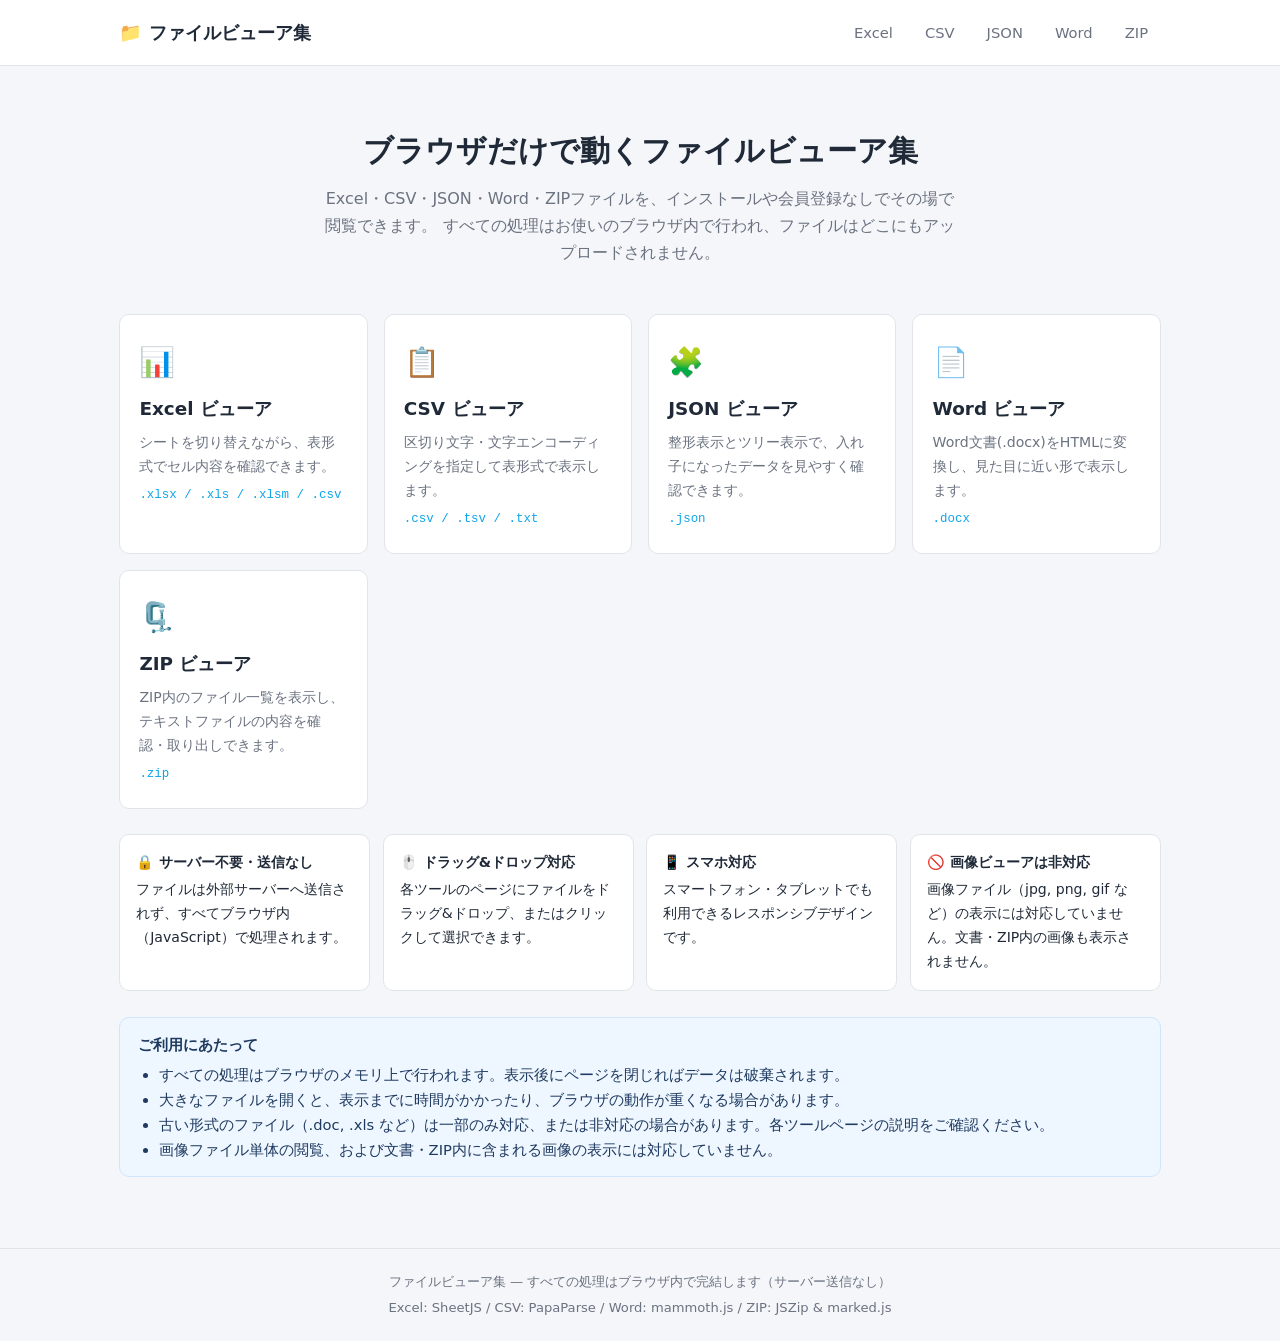
==== index.html @ 3174330c "first commit" ====
<!DOCTYPE html>
<html lang="ja">
<head>
<meta charset="UTF-8">
<meta name="viewport" content="width=device-width, initial-scale=1">
<title>ファイルビューア集 - ブラウザで動くファイル閲覧ツール</title>
<meta name="description" content="Excel・CSV・JSON・Word・ZIPファイルをブラウザだけで閲覧できる無料ツール集。ファイルはサーバーに送信されず、すべてローカルで処理されます。">
<link rel="stylesheet" href="/assets/css/style.css">
</head>
<body>

<header class="site-header">
  <div class="header-inner">
    <a href="/" class="logo">📁 ファイルビューア集</a>
    <nav class="tool-nav">
      <a href="/excel/">Excel</a>
      <a href="/csv/">CSV</a>
      <a href="/json/">JSON</a>
      <a href="/word/">Word</a>
      <a href="/zip/">ZIP</a>
    </nav>
  </div>
</header>

<main>

  <section class="hero">
    <h1>ブラウザだけで動くファイルビューア集</h1>
    <p>
      Excel・CSV・JSON・Word・ZIPファイルを、インストールや会員登録なしでその場で閲覧できます。
      すべての処理はお使いのブラウザ内で行われ、ファイルはどこにもアップロードされません。
    </p>
  </section>

  <div class="tool-grid">

    <a class="tool-card" href="/excel/">
      <div class="tool-icon">📊</div>
      <h2>Excel ビューア</h2>
      <p>シートを切り替えながら、表形式でセル内容を確認できます。</p>
      <div class="tool-ext">.xlsx / .xls / .xlsm / .csv</div>
    </a>

    <a class="tool-card" href="/csv/">
      <div class="tool-icon">📋</div>
      <h2>CSV ビューア</h2>
      <p>区切り文字・文字エンコーディングを指定して表形式で表示します。</p>
      <div class="tool-ext">.csv / .tsv / .txt</div>
    </a>

    <a class="tool-card" href="/json/">
      <div class="tool-icon">🧩</div>
      <h2>JSON ビューア</h2>
      <p>整形表示とツリー表示で、入れ子になったデータを見やすく確認できます。</p>
      <div class="tool-ext">.json</div>
    </a>

    <a class="tool-card" href="/word/">
      <div class="tool-icon">📄</div>
      <h2>Word ビューア</h2>
      <p>Word文書(.docx)をHTMLに変換し、見た目に近い形で表示します。</p>
      <div class="tool-ext">.docx</div>
    </a>

    <a class="tool-card" href="/zip/">
      <div class="tool-icon">🗜️</div>
      <h2>ZIP ビューア</h2>
      <p>ZIP内のファイル一覧を表示し、テキストファイルの内容を確認・取り出しできます。</p>
      <div class="tool-ext">.zip</div>
    </a>

  </div>

  <div class="features">
    <div class="feature">
      <strong>🔒 サーバー不要・送信なし</strong>
      ファイルは外部サーバーへ送信されず、すべてブラウザ内（JavaScript）で処理されます。
    </div>
    <div class="feature">
      <strong>🖱️ ドラッグ&ドロップ対応</strong>
      各ツールのページにファイルをドラッグ&ドロップ、またはクリックして選択できます。
    </div>
    <div class="feature">
      <strong>📱 スマホ対応</strong>
      スマートフォン・タブレットでも利用できるレスポンシブデザインです。
    </div>
    <div class="feature">
      <strong>🚫 画像ビューアは非対応</strong>
      画像ファイル（jpg, png, gif など）の表示には対応していません。文書・ZIP内の画像も表示されません。
    </div>
  </div>

  <div class="notice">
    <strong>ご利用にあたって</strong>
    <ul>
      <li>すべての処理はブラウザのメモリ上で行われます。表示後にページを閉じればデータは破棄されます。</li>
      <li>大きなファイルを開くと、表示までに時間がかかったり、ブラウザの動作が重くなる場合があります。</li>
      <li>古い形式のファイル（.doc, .xls など）は一部のみ対応、または非対応の場合があります。各ツールページの説明をご確認ください。</li>
      <li>画像ファイル単体の閲覧、および文書・ZIP内に含まれる画像の表示には対応していません。</li>
    </ul>
  </div>

</main>

<footer class="site-footer">
  <p>ファイルビューア集 &mdash; すべての処理はブラウザ内で完結します（サーバー送信なし）</p>
  <p>Excel: SheetJS / CSV: PapaParse / Word: mammoth.js / ZIP: JSZip &amp; marked.js</p>
</footer>

</body>
</html>
---- assets/css/style.css ----
/* ============================================
   ファイルビューア集 - 共通スタイル
   ============================================ */

:root {
  --color-bg: #f4f6f9;
  --color-surface: #ffffff;
  --color-border: #e1e5ea;
  --color-text: #1f2937;
  --color-text-muted: #6b7280;
  --color-primary: #2563eb;
  --color-primary-dark: #1d4ed8;
  --color-accent: #0ea5e9;
  --color-danger: #dc2626;
  --color-warning: #b45309;
  --color-warning-bg: #fef3c7;
  --radius: 10px;
  --max-width: 1080px;
  font-size: 16px;
}

* {
  box-sizing: border-box;
}

html, body {
  margin: 0;
  padding: 0;
}

body {
  font-family: "Hiragino Kaku Gothic ProN", "Hiragino Sans", "Yu Gothic UI",
    "Segoe UI", system-ui, -apple-system, Roboto, "Noto Sans JP", sans-serif;
  background: var(--color-bg);
  color: var(--color-text);
  line-height: 1.7;
  -webkit-font-smoothing: antialiased;
}

a {
  color: var(--color-primary);
  text-decoration: none;
}

a:hover {
  text-decoration: underline;
}

img {
  max-width: 100%;
}

/* ---------- Header ---------- */

.site-header {
  background: var(--color-surface);
  border-bottom: 1px solid var(--color-border);
  position: sticky;
  top: 0;
  z-index: 10;
}

.header-inner {
  max-width: var(--max-width);
  margin: 0 auto;
  padding: 0.9rem 1.2rem;
  display: flex;
  flex-wrap: wrap;
  align-items: center;
  justify-content: space-between;
  gap: 0.6rem;
}

.logo {
  font-weight: 700;
  font-size: 1.15rem;
  color: var(--color-text);
  white-space: nowrap;
}

.logo:hover {
  text-decoration: none;
  color: var(--color-primary);
}

.tool-nav {
  display: flex;
  gap: 0.4rem;
  flex-wrap: wrap;
  overflow-x: auto;
  -webkit-overflow-scrolling: touch;
}

.tool-nav a {
  display: inline-block;
  padding: 0.35rem 0.8rem;
  border-radius: 999px;
  font-size: 0.92rem;
  color: var(--color-text-muted);
  white-space: nowrap;
  transition: background 0.15s, color 0.15s;
}

.tool-nav a:hover {
  background: #eef2ff;
  color: var(--color-primary);
  text-decoration: none;
}

.tool-nav a.active {
  background: var(--color-primary);
  color: #fff;
  font-weight: 600;
}

/* ---------- Layout ---------- */

main {
  max-width: var(--max-width);
  margin: 0 auto;
  padding: 1.5rem 1.2rem 3rem;
}

.page-title {
  font-size: 1.6rem;
  margin: 0.4rem 0 0.3rem;
}

.page-desc {
  color: var(--color-text-muted);
  margin: 0 0 1.4rem;
  font-size: 0.98rem;
}

/* ---------- Notice boxes ---------- */

.notice {
  background: #eef6ff;
  border: 1px solid #cfe4fd;
  border-radius: var(--radius);
  padding: 0.9rem 1.1rem;
  margin-bottom: 1.4rem;
  font-size: 0.92rem;
  color: #1e3a5f;
}

.notice ul {
  margin: 0.3rem 0 0;
  padding-left: 1.3rem;
}

.notice.warning {
  background: var(--color-warning-bg);
  border-color: #fde68a;
  color: var(--color-warning);
}

/* ---------- Drop zone ---------- */

.dropzone {
  border: 2px dashed #b7c2d0;
  border-radius: var(--radius);
  background: var(--color-surface);
  padding: 2.4rem 1.2rem;
  text-align: center;
  cursor: pointer;
  transition: border-color 0.15s, background 0.15s;
  margin-bottom: 1.4rem;
}

.dropzone:hover,
.dropzone.dragover {
  border-color: var(--color-primary);
  background: #f0f6ff;
}

.dropzone .dz-icon {
  font-size: 2.4rem;
  margin-bottom: 0.4rem;
}

.dropzone .dz-main {
  font-size: 1.05rem;
  font-weight: 600;
  margin-bottom: 0.3rem;
}

.dropzone .dz-sub {
  font-size: 0.88rem;
  color: var(--color-text-muted);
}

.dropzone input[type="file"] {
  display: none;
}

/* ---------- Buttons & controls ---------- */

.btn {
  display: inline-block;
  padding: 0.5rem 1.1rem;
  border-radius: 6px;
  border: 1px solid var(--color-border);
  background: var(--color-surface);
  color: var(--color-text);
  font-size: 0.92rem;
  cursor: pointer;
  transition: background 0.15s, border-color 0.15s;
}

.btn:hover {
  border-color: var(--color-primary);
  color: var(--color-primary);
  text-decoration: none;
}

.btn-primary {
  background: var(--color-primary);
  border-color: var(--color-primary);
  color: #fff;
}

.btn-primary:hover {
  background: var(--color-primary-dark);
  color: #fff;
}

.btn-sm {
  padding: 0.3rem 0.7rem;
  font-size: 0.82rem;
}

.toolbar {
  display: flex;
  flex-wrap: wrap;
  gap: 0.6rem;
  align-items: center;
  margin-bottom: 1rem;
}

.toolbar label {
  font-size: 0.88rem;
  color: var(--color-text-muted);
  display: flex;
  align-items: center;
  gap: 0.35rem;
}

.toolbar select,
.toolbar input[type="text"],
.toolbar input[type="search"] {
  padding: 0.35rem 0.6rem;
  border: 1px solid var(--color-border);
  border-radius: 6px;
  font-size: 0.9rem;
  background: var(--color-surface);
}

.spacer {
  flex: 1 1 auto;
}

/* ---------- File info ---------- */

.file-info {
  display: flex;
  flex-wrap: wrap;
  gap: 1rem;
  font-size: 0.88rem;
  color: var(--color-text-muted);
  background: var(--color-surface);
  border: 1px solid var(--color-border);
  border-radius: var(--radius);
  padding: 0.7rem 1rem;
  margin-bottom: 1rem;
}

.file-info strong {
  color: var(--color-text);
}

/* ---------- Tabs (sheets) ---------- */

.tabs {
  display: flex;
  flex-wrap: wrap;
  gap: 0.35rem;
  margin-bottom: 0.8rem;
}

.tabs button {
  padding: 0.4rem 0.9rem;
  border: 1px solid var(--color-border);
  background: var(--color-surface);
  border-radius: 6px 6px 0 0;
  cursor: pointer;
  font-size: 0.88rem;
  color: var(--color-text-muted);
}

.tabs button.active {
  background: var(--color-primary);
  color: #fff;
  border-color: var(--color-primary);
  font-weight: 600;
}

/* ---------- Table viewer ---------- */

.table-wrap {
  overflow: auto;
  border: 1px solid var(--color-border);
  border-radius: var(--radius);
  background: var(--color-surface);
  max-height: 70vh;
}

table.data-table {
  border-collapse: collapse;
  width: 100%;
  font-size: 0.86rem;
  white-space: nowrap;
}

table.data-table th,
table.data-table td {
  border: 1px solid var(--color-border);
  padding: 0.35rem 0.6rem;
  text-align: left;
}

table.data-table thead th {
  background: #f1f5f9;
  position: sticky;
  top: 0;
  z-index: 1;
  font-weight: 600;
}

table.data-table tbody th {
  background: #f8fafc;
  font-weight: 600;
  text-align: center;
  white-space: nowrap;
}

table.data-table tbody tr:nth-child(even) {
  background: #fafbfc;
}

table.data-table tbody tr:hover {
  background: #eef6ff;
}

/* ---------- JSON tree ---------- */

.json-view {
  background: var(--color-surface);
  border: 1px solid var(--color-border);
  border-radius: var(--radius);
  padding: 1rem;
  overflow: auto;
  max-height: 70vh;
  font-family: "SFMono-Regular", Consolas, "Liberation Mono", Menlo, monospace;
  font-size: 0.86rem;
}

.json-tree ul {
  list-style: none;
  margin: 0;
  padding-left: 1.4rem;
  border-left: 1px dashed #d8dee8;
}

.json-tree > ul {
  padding-left: 0;
  border-left: none;
}

.json-tree li {
  margin: 0.1rem 0;
}

.json-toggle {
  cursor: pointer;
  user-select: none;
  display: inline-block;
  width: 1.1rem;
  color: var(--color-text-muted);
  font-weight: bold;
}

.json-key {
  color: #b45309;
}

.json-string { color: #15803d; }
.json-number { color: #1d4ed8; }
.json-boolean { color: #be185d; }
.json-null { color: #6b7280; }
.json-index { color: var(--color-text-muted); }
.json-bracket { color: var(--color-text-muted); }
.json-count {
  color: var(--color-text-muted);
  font-size: 0.8rem;
  margin-left: 0.3rem;
}

.json-highlight {
  background: #fde68a;
  border-radius: 2px;
}

.json-collapsed > ul {
  display: none;
}

pre.json-raw {
  background: var(--color-surface);
  border: 1px solid var(--color-border);
  border-radius: var(--radius);
  padding: 1rem;
  overflow: auto;
  max-height: 70vh;
  font-family: "SFMono-Regular", Consolas, "Liberation Mono", Menlo, monospace;
  font-size: 0.86rem;
  white-space: pre-wrap;
  word-break: break-word;
}

/* ---------- Word viewer ---------- */

.docx-view {
  background: var(--color-surface);
  border: 1px solid var(--color-border);
  border-radius: var(--radius);
  padding: 2rem;
  max-height: 75vh;
  overflow: auto;
}

.docx-view table {
  border-collapse: collapse;
  margin: 0.6rem 0;
}

.docx-view table td,
.docx-view table th {
  border: 1px solid #ccc;
  padding: 0.3rem 0.5rem;
}

.docx-view img {
  border: 1px dashed var(--color-border);
}

/* ---------- ZIP viewer ---------- */

.zip-layout {
  display: grid;
  grid-template-columns: minmax(220px, 320px) 1fr;
  gap: 1rem;
  align-items: start;
}

@media (max-width: 760px) {
  .zip-layout {
    grid-template-columns: 1fr;
  }
}

.zip-tree {
  background: var(--color-surface);
  border: 1px solid var(--color-border);
  border-radius: var(--radius);
  padding: 0.8rem;
  max-height: 70vh;
  overflow: auto;
  font-size: 0.86rem;
}

.zip-tree ul {
  list-style: none;
  margin: 0;
  padding-left: 1.1rem;
}

.zip-tree > ul {
  padding-left: 0;
}

.zip-tree summary {
  cursor: pointer;
  padding: 0.15rem 0;
  font-weight: 600;
}

.zip-tree .zip-file {
  display: flex;
  justify-content: space-between;
  gap: 0.5rem;
  padding: 0.18rem 0.3rem;
  border-radius: 4px;
  cursor: pointer;
  white-space: nowrap;
}

.zip-tree .zip-file:hover {
  background: #eef6ff;
}

.zip-tree .zip-file.active {
  background: var(--color-primary);
  color: #fff;
}

.zip-tree .zip-size {
  color: var(--color-text-muted);
  font-size: 0.78rem;
  flex-shrink: 0;
}

.zip-tree .zip-file.active .zip-size {
  color: #e0ecff;
}

.zip-preview {
  background: var(--color-surface);
  border: 1px solid var(--color-border);
  border-radius: var(--radius);
  padding: 1rem;
  min-height: 200px;
  max-height: 70vh;
  overflow: auto;
}

.zip-preview pre {
  white-space: pre-wrap;
  word-break: break-word;
  font-size: 0.85rem;
  margin: 0;
}

.zip-preview-header {
  display: flex;
  flex-wrap: wrap;
  gap: 0.6rem;
  align-items: center;
  justify-content: space-between;
  margin-bottom: 0.6rem;
  padding-bottom: 0.6rem;
  border-bottom: 1px solid var(--color-border);
}

.zip-preview-header .name {
  font-weight: 600;
  word-break: break-all;
}

.placeholder {
  color: var(--color-text-muted);
  text-align: center;
  padding: 2.5rem 1rem;
}

/* ---------- Home page ---------- */

.hero {
  text-align: center;
  padding: 2.2rem 1rem 1.4rem;
}

.hero h1 {
  font-size: 1.9rem;
  margin: 0 0 0.5rem;
}

.hero p {
  color: var(--color-text-muted);
  max-width: 640px;
  margin: 0 auto;
}

.tool-grid {
  display: grid;
  grid-template-columns: repeat(auto-fit, minmax(220px, 1fr));
  gap: 1rem;
  margin: 1.6rem 0;
}

.tool-card {
  background: var(--color-surface);
  border: 1px solid var(--color-border);
  border-radius: var(--radius);
  padding: 1.4rem 1.2rem;
  display: flex;
  flex-direction: column;
  gap: 0.4rem;
  transition: box-shadow 0.15s, transform 0.15s;
}

.tool-card:hover {
  box-shadow: 0 6px 16px rgba(15, 23, 42, 0.08);
  transform: translateY(-2px);
  text-decoration: none;
}

.tool-card .tool-icon {
  font-size: 1.8rem;
}

.tool-card h2 {
  margin: 0;
  font-size: 1.15rem;
  color: var(--color-text);
}

.tool-card p {
  margin: 0;
  font-size: 0.88rem;
  color: var(--color-text-muted);
}

.tool-card .tool-ext {
  font-size: 0.78rem;
  color: var(--color-accent);
  font-family: Consolas, monospace;
}

.features {
  display: grid;
  grid-template-columns: repeat(auto-fit, minmax(180px, 1fr));
  gap: 0.8rem;
  margin: 1.6rem 0;
}

.feature {
  background: var(--color-surface);
  border: 1px solid var(--color-border);
  border-radius: var(--radius);
  padding: 1rem;
  font-size: 0.88rem;
}

.feature strong {
  display: block;
  margin-bottom: 0.2rem;
}

/* ---------- Footer ---------- */

.site-footer {
  border-top: 1px solid var(--color-border);
  padding: 1.2rem;
  text-align: center;
  font-size: 0.82rem;
  color: var(--color-text-muted);
}

.site-footer p {
  margin: 0.2rem 0;
}

/* ---------- Misc ---------- */

.error-box {
  background: #fef2f2;
  border: 1px solid #fecaca;
  color: var(--color-danger);
  border-radius: var(--radius);
  padding: 0.8rem 1rem;
  margin-bottom: 1rem;
  font-size: 0.9rem;
  white-space: pre-wrap;
  word-break: break-word;
}

.hidden {
  display: none !important;
}

@media (max-width: 600px) {
  .header-inner {
    flex-direction: column;
    align-items: flex-start;
  }
  .tool-nav {
    width: 100%;
  }
  .dropzone {
    padding: 1.6rem 0.8rem;
  }
  .docx-view {
    padding: 1rem;
  }
}
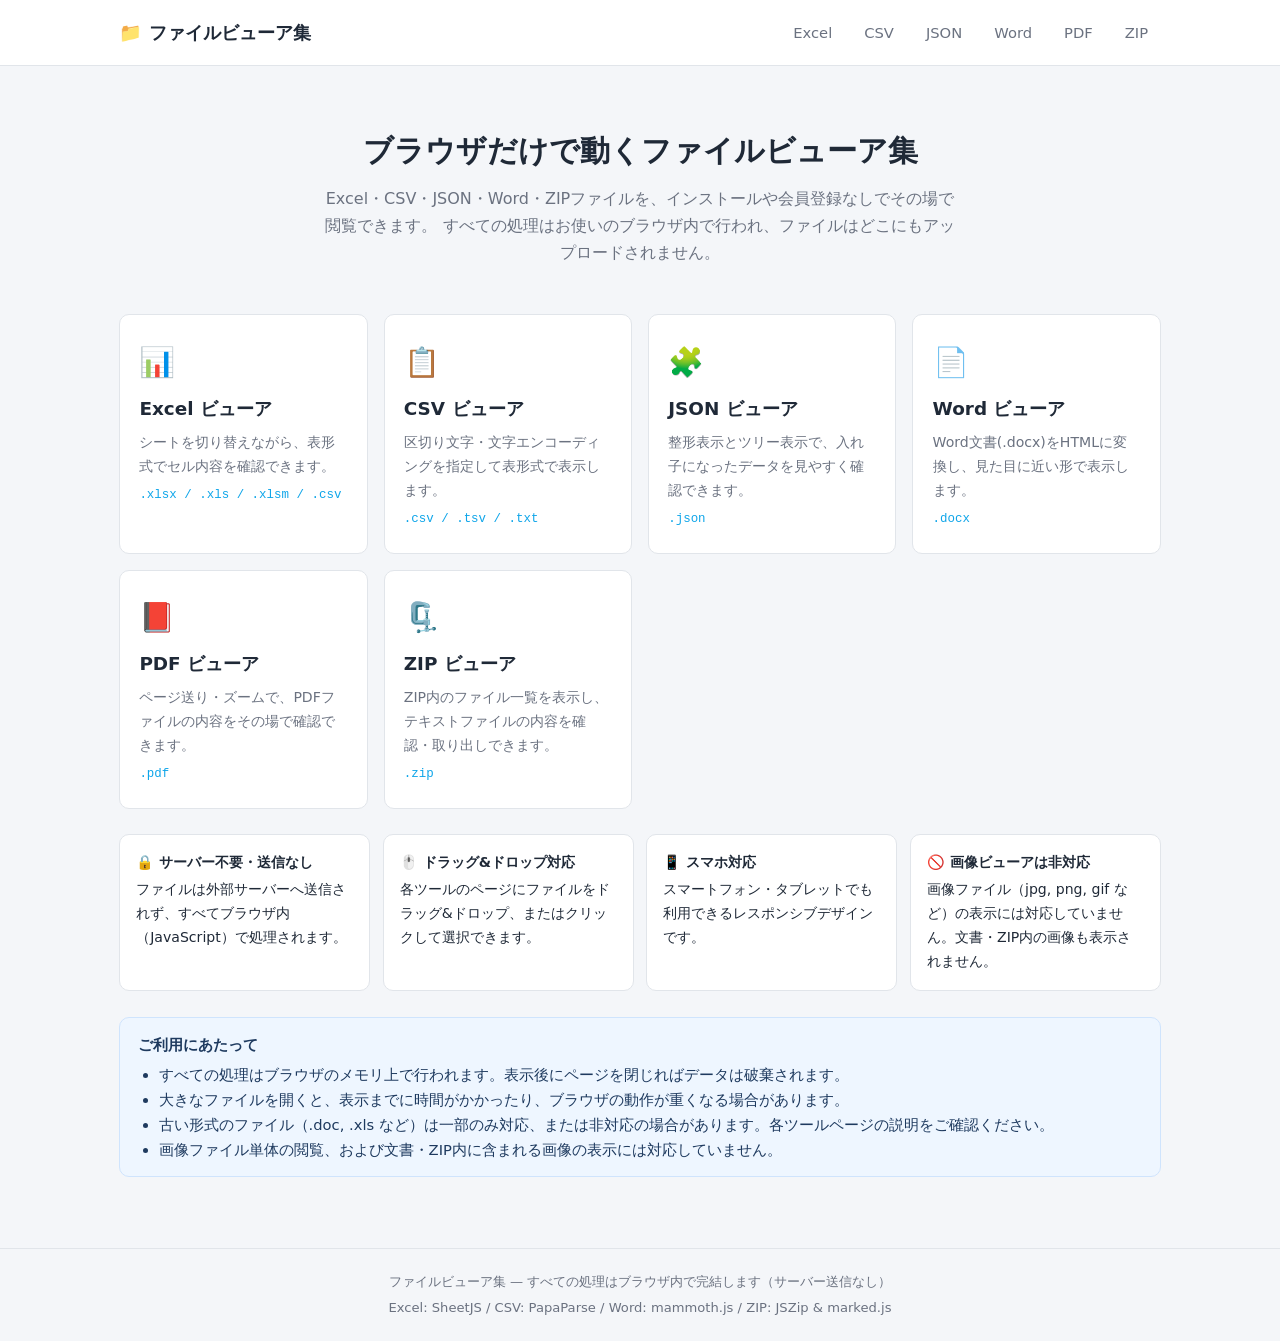
==== commit f7048ef4: "add PDF viewer" ====
--- a/index.html
+++ b/index.html
@@ -6,6 +6,16 @@
 <title>ファイルビューア集 - ブラウザで動くファイル閲覧ツール</title>
 <meta name="description" content="Excel・CSV・JSON・Word・ZIPファイルをブラウザだけで閲覧できる無料ツール集。ファイルはサーバーに送信されず、すべてローカルで処理されます。">
 <link rel="stylesheet" href="/assets/css/style.css">
+
+<!-- Google tag (gtag.js) -->
+<script async src="https://www.googletagmanager.com/gtag/js?id=G-VKG7DSZ51W"></script>
+<script>
+  window.dataLayer = window.dataLayer || [];
+  function gtag(){dataLayer.push(arguments);}
+  gtag('js', new Date());
+
+  gtag('config', 'G-VKG7DSZ51W');
+</script>
 </head>
 <body>
 
@@ -17,6 +27,7 @@
       <a href="/csv/">CSV</a>
       <a href="/json/">JSON</a>
       <a href="/word/">Word</a>
+      <a href="/pdf/">PDF</a>
       <a href="/zip/">ZIP</a>
     </nav>
   </div>
@@ -60,6 +71,13 @@
       <h2>Word ビューア</h2>
       <p>Word文書(.docx)をHTMLに変換し、見た目に近い形で表示します。</p>
       <div class="tool-ext">.docx</div>
+    </a>
+
+    <a class="tool-card" href="/pdf/">
+      <div class="tool-icon">📕</div>
+      <h2>PDF ビューア</h2>
+      <p>ページ送り・ズームで、PDFファイルの内容をその場で確認できます。</p>
+      <div class="tool-ext">.pdf</div>
     </a>
 
     <a class="tool-card" href="/zip/">
--- a/assets/css/style.css
+++ b/assets/css/style.css
@@ -230,6 +230,12 @@
   font-size: 0.82rem;
 }
 
+.btn:disabled {
+  opacity: 0.45;
+  cursor: not-allowed;
+  pointer-events: none;
+}
+
 .toolbar {
   display: flex;
   flex-wrap: wrap;
@@ -561,6 +567,51 @@
   color: var(--color-text-muted);
   text-align: center;
   padding: 2.5rem 1rem;
+}
+
+/* ---------- PDF viewer ---------- */
+
+.pdf-canvas-wrap {
+  display: flex;
+  justify-content: center;
+  align-items: flex-start;
+  background: var(--color-surface);
+  border: 1px solid var(--color-border);
+  border-radius: var(--radius);
+  padding: 1rem;
+  overflow: auto;
+  max-height: 75vh;
+}
+
+.pdf-canvas-wrap canvas {
+  max-width: 100%;
+  height: auto;
+  box-shadow: 0 2px 10px rgba(15, 23, 42, 0.12);
+}
+
+.pdf-page-indicator {
+  display: flex;
+  align-items: center;
+  gap: 0.4rem;
+  font-size: 0.9rem;
+  color: var(--color-text-muted);
+  white-space: nowrap;
+}
+
+.pdf-page-indicator input[type="number"] {
+  width: 3.6rem;
+  padding: 0.3rem 0.4rem;
+  border: 1px solid var(--color-border);
+  border-radius: 6px;
+  font-size: 0.9rem;
+  text-align: center;
+}
+
+#zoomLevel {
+  font-size: 0.88rem;
+  color: var(--color-text-muted);
+  min-width: 3.2rem;
+  text-align: center;
 }
 
 /* ---------- Home page ---------- */
@@ -693,4 +744,7 @@
   .docx-view {
     padding: 1rem;
   }
-}
+  .pdf-canvas-wrap {
+    padding: 0.6rem;
+  }
+}
